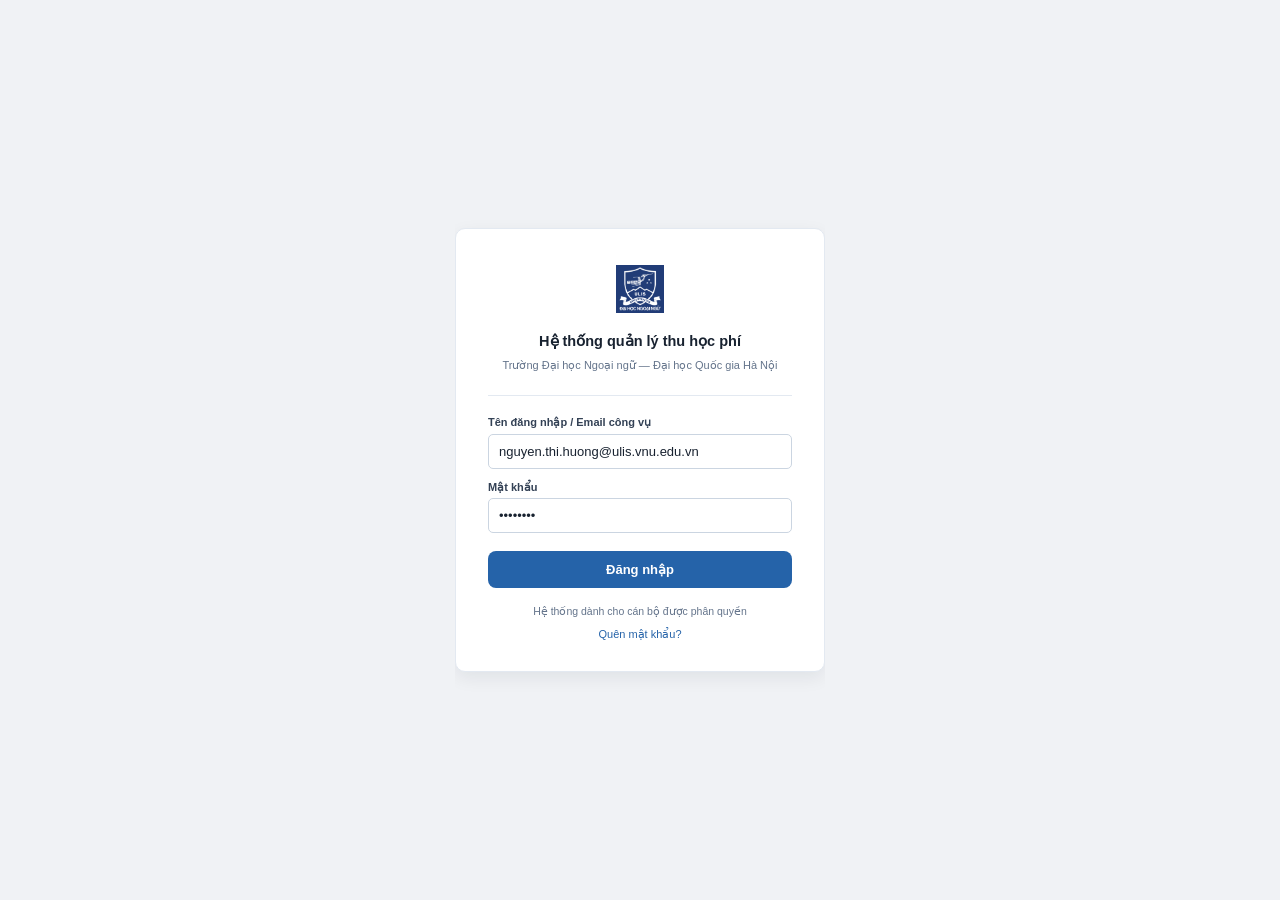
==== index.html @ f93ec955 "add: mockup ad" ====
<!DOCTYPE html>
<html lang="vi">
<head>
<meta charset="UTF-8"/>
<meta name="viewport" content="width=device-width, initial-scale=1.0"/>
<title>Đăng nhập — Hệ thống quản lý thu học phí ULIS</title>
<meta name="description" content="Hệ thống quản trị học phí nội bộ — Trường Đại học Ngoại ngữ, Đại học Quốc gia Hà Nội"/>
<link rel="preconnect" href="https://fonts.googleapis.com"/>
<link rel="preconnect" href="https://fonts.gstatic.com" crossorigin/>
<link href="https://fonts.googleapis.com/css2?family=Inter:ital,wght@0,400;0,500;0,600;0,700;1,400&display=swap" rel="stylesheet"/>
<link rel="stylesheet" href="css/styles.css"/>
<style>
  html, body {
    height: 100%; overflow: hidden;
    display: flex; align-items: center; justify-content: center;
    background: #F0F2F5;
  }
</style>
</head>
<body>
<div class="login-card">
  <div class="login-logo-row">
    <img src="assets/ulis-logo.png" alt="ULIS" onerror="this.style.display='none'"/>
  </div>
  <div class="login-title">Hệ thống quản lý thu học phí</div>
  <div class="login-subtitle">Trường Đại học Ngoại ngữ &mdash; Đại học Quốc gia Hà Nội</div>
  <hr class="login-sep"/>
  <div class="login-field">
    <label>Tên đăng nhập / Email công vụ</label>
    <input type="text" id="login-username" placeholder="vd: nguyen.thi.huong@ulis.vnu.edu.vn" value="nguyen.thi.huong@ulis.vnu.edu.vn"/>
  </div>
  <div class="login-field">
    <label>Mật khẩu</label>
    <input type="password" id="login-password" placeholder="Nhập mật khẩu" value="••••••••"/>
  </div>
  <button class="login-btn" onclick="location.href='pages/overview.html'">Đăng nhập</button>
  <div class="login-footer">
    <div class="login-notice">Hệ thống dành cho cán bộ được phân quyền</div>
    <span class="login-link" onclick="return false;">Quên mật khẩu?</span>
  </div>
</div>
<script>
  /* Allow pressing Enter to submit */
  document.addEventListener('keydown', function(e) {
    if (e.key === 'Enter') location.href = 'pages/overview.html';
  });
</script>
</body>
</html>
---- css/styles.css ----
/* =========================================================
   ULIS ADMIN — SHARED STYLESHEET
   Hệ thống quản lý thu học phí online ULIS
   ========================================================= */

/* =========================== RESET & BASE =========================== */
*, *::before, *::after {
  box-sizing: border-box;
  margin: 0;
  padding: 0;
}

:root {
  --navy: #12365D;
  --navy-dk: #0B2745;
  --navy-soft: #EAF1F8;

  --primary: #2563A9;
  --primary-h: #1D4F87;
  --primary-soft: #EAF3FF;

  --bg: #F5F7FA;
  --bg-subtle: #F8FAFC;
  --surface: #FFFFFF;

  --border: #E3E9F1;
  --border-dk: #CBD5E1;

  --text: #182230;
  --text-sec: #334155;
  --muted: #64748B;
  --muted-lt: #94A3B8;

  --success: #15845A;
  --success-bg: #ECFDF5;
  --success-bd: #A7F3D0;

  --warning: #B7791F;
  --warn-bg: #FFFBEB;
  --warn-bd: #FDE68A;

  --error: #B42318;
  --error-bg: #FFF1F2;
  --error-bd: #FDA4AF;

  --info: #2563A9;
  --info-bg: #EFF6FF;
  --info-bd: #BFDBFE;

  --purple: #7C3AED;
  --purple-bg: #F5F3FF;
  --purple-bd: #DDD6FE;

  --neutral-bg: #F1F5F9;

  --shadow-xs: 0 1px 2px rgba(15, 23, 42, .04), 0 1px 4px rgba(15, 23, 42, .04);
  --shadow-sm: 0 6px 18px rgba(15, 23, 42, .07);
  --shadow-md: 0 12px 34px rgba(15, 23, 42, .16);

  --sidebar-w: 232px;
  --topbar-h: 52px;

  --r-sm: 5px;
  --r: 8px;
  --r-md: 10px;
  --r-lg: 14px;

  --font: -apple-system, BlinkMacSystemFont, "Segoe UI", Arial, Helvetica, sans-serif;
}

html,
body {
  height: 100%;
  overflow: hidden;
}

body {
  font-family: var(--font);
  font-size: 13px;
  color: var(--text);
  background: var(--bg);
  line-height: 1.5;
  -webkit-font-smoothing: antialiased;
  text-rendering: optimizeLegibility;
}

button,
input,
select,
textarea {
  font-family: var(--font);
}

button {
  border: none;
}

a {
  color: inherit;
}

.hidden {
  display: none !important;
}

.nowrap {
  white-space: nowrap !important;
}

.fw600 {
  font-weight: 600 !important;
}

.fw500 {
  font-weight: 500 !important;
}

.bold {
  font-weight: 600 !important;
}

.c-success {
  color: var(--success) !important;
}

.c-error {
  color: var(--error) !important;
}

.c-warning {
  color: var(--warning) !important;
}

.c-primary {
  color: var(--primary) !important;
}

.c-muted {
  color: var(--muted) !important;
}

.c-align {
  text-align: center !important;
}

.fs-11 {
  font-size: 11px !important;
}

.fs-12 {
  font-size: 12px !important;
}

.mb-0 {
  margin-bottom: 0 !important;
}

.mb-8 {
  margin-bottom: 8px !important;
}

.mb-10 {
  margin-bottom: 10px !important;
}

.mt-10 {
  margin-top: 10px !important;
}

.text-ellipsis {
  overflow: hidden;
  text-overflow: ellipsis;
  white-space: nowrap;
}

.money {
  text-align: right;
  font-variant-numeric: tabular-nums;
  white-space: nowrap;
}

.divider {
  border: none;
  border-top: 1px solid var(--border);
  margin: 12px 0;
}

code.ref {
  font-size: 11px;
  background: var(--neutral-bg);
  padding: 2px 6px;
  border-radius: 5px;
  color: var(--muted);
  font-family: ui-monospace, SFMono-Regular, Menlo, Consolas, monospace;
}

/* Ẩn mọi note kỹ thuật nếu HTML cũ còn sót */
.chart-note,
.ui-note,
.demo-note,
.prototype-note,
.dev-note {
  display: none !important;
}

/* =========================== LAYOUT =========================== */
#app {
  display: flex;
  height: 100vh;
}

#main {
  flex: 1;
  display: flex;
  flex-direction: column;
  overflow: hidden;
  min-width: 0;
}

#content {
  flex: 1;
  overflow-y: auto;
  overflow-x: hidden;
}

#content::-webkit-scrollbar {
  width: 6px;
}

#content::-webkit-scrollbar-thumb {
  background: #CBD5E1;
  border-radius: 999px;
}

.page,
.page-body {
  padding: 22px 26px 40px;
}

.page {
  display: block;
}

.page.active {
  display: block;
}

/* =========================== SIDEBAR =========================== */
#sidebar {
  width: var(--sidebar-w);
  background: linear-gradient(180deg, #0B2745 0%, #08213A 100%);
  display: flex;
  flex-direction: column;
  flex-shrink: 0;
  overflow-y: auto;
  overflow-x: hidden;
}

#sidebar::-webkit-scrollbar {
  width: 4px;
}

#sidebar::-webkit-scrollbar-thumb {
  background: rgba(255, 255, 255, .14);
  border-radius: 999px;
}

.sidebar-brand {
  padding: 18px 16px 14px;
  border-bottom: 1px solid rgba(255, 255, 255, .08);
  flex-shrink: 0;
}

.brand-product {
  font-size: 13.5px;
  font-weight: 700;
  color: #FFFFFF;
  letter-spacing: .2px;
  line-height: 1.2;
  margin-bottom: 4px;
}

.brand-inst {
  font-size: 11.5px;
  font-weight: 600;
  color: rgba(255, 255, 255, .86);
  line-height: 1.35;
  letter-spacing: .1px;
}

.brand-vnu {
  font-size: 10px;
  color: rgba(255, 255, 255, .48);
  margin-top: 2px;
  line-height: 1.4;
}

.brand-sep {
  height: 1px;
  background: rgba(255, 255, 255, .08);
  margin: 10px 0 8px;
}

.brand-tag {
  font-size: 9px;
  font-weight: 600;
  color: rgba(255, 255, 255, .32);
  text-transform: uppercase;
  letter-spacing: 1.3px;
}

.sidebar-nav {
  flex: 1;
  padding: 6px 0 14px;
}

.sidebar-group-label {
  font-size: 9px;
  font-weight: 700;
  color: rgba(255, 255, 255, .32);
  text-transform: uppercase;
  letter-spacing: .9px;
  padding: 16px 16px 5px;
  user-select: none;
}

.nav-item {
  display: flex;
  align-items: center;
  gap: 9px;
  padding: 8px 16px;
  cursor: pointer;
  font-size: 12.5px;
  color: rgba(255, 255, 255, .62);
  border-left: 3px solid transparent;
  transition: background .12s, color .12s, border-color .12s;
  user-select: none;
  white-space: nowrap;
  text-decoration: none;
}

.nav-item:visited {
  color: rgba(255, 255, 255, .62);
}

.nav-item:hover {
  background: rgba(255, 255, 255, .06);
  color: rgba(255, 255, 255, .9);
}

.nav-item.active {
  background: rgba(255, 255, 255, .1);
  color: #FFFFFF;
  border-left-color: #8CCBFF;
  font-weight: 600;
}

.nav-item.active:visited {
  color: #FFFFFF;
}

.nav-icon {
  width: 14px;
  height: 14px;
  flex-shrink: 0;
  opacity: .72;
  stroke: currentColor;
  fill: none;
  stroke-width: 1.55;
}

.nav-item.active .nav-icon {
  opacity: 1;
}

.sidebar-footer {
  display: none !important;
}

/* =========================== TOPBAR =========================== */
#topbar {
  height: var(--topbar-h);
  background: rgba(255, 255, 255, .94);
  border-bottom: 1px solid var(--border);
  display: flex;
  align-items: center;
  justify-content: space-between;
  padding: 0 24px;
  flex-shrink: 0;
  z-index: 10;
  backdrop-filter: blur(10px);
}

.topbar-crumb {
  display: flex;
  align-items: center;
  gap: 5px;
  font-size: 12px;
}

.crumb-root {
  color: var(--muted);
}

.crumb-sep {
  color: var(--muted-lt);
  font-size: 11px;
}

.crumb-page {
  color: var(--text);
  font-weight: 600;
}

.topbar-user {
  display: flex;
  align-items: center;
  gap: 10px;
}

.topbar-user-wrap {
  position: relative;
}

.user-menu-trigger {
  display: flex;
  align-items: center;
  gap: 10px;
  cursor: pointer;
  padding: 4px 6px;
  border-radius: var(--r);
  transition: background .1s;
}

.user-menu-trigger:hover {
  background: var(--neutral-bg);
}

.topbar-user-info {
  text-align: right;
}

.topbar-user-dept {
  font-size: 12px;
  font-weight: 600;
  color: var(--text);
}

.topbar-user-role {
  font-size: 10.5px;
  color: var(--muted);
}

.topbar-avatar {
  width: 30px;
  height: 30px;
  background: var(--navy);
  color: #FFFFFF;
  border-radius: 50%;
  display: flex;
  align-items: center;
  justify-content: center;
  font-size: 10px;
  font-weight: 700;
  flex-shrink: 0;
  letter-spacing: .5px;
}

.user-dropdown {
  display: none;
  position: absolute;
  top: calc(100% + 6px);
  right: 0;
  background: var(--surface);
  border: 1px solid var(--border);
  border-radius: var(--r-md);
  min-width: 210px;
  box-shadow: var(--shadow-sm);
  z-index: 500;
  overflow: hidden;
}

.user-dropdown.open {
  display: block;
}

.user-dropdown-header {
  padding: 11px 14px;
  border-bottom: 1px solid var(--border);
  background: #FBFCFE;
}

.udh-name {
  font-size: 12.5px;
  font-weight: 700;
  color: var(--text);
}

.udh-role {
  font-size: 10.5px;
  color: var(--muted);
  margin-top: 1px;
}

.user-menu-item {
  display: flex;
  align-items: center;
  gap: 8px;
  padding: 8px 14px;
  font-size: 12px;
  color: var(--text-sec);
  cursor: pointer;
  transition: background .1s;
}

.user-menu-item:hover {
  background: var(--neutral-bg);
  color: var(--text);
}

.user-menu-item.danger {
  color: var(--error);
}

.user-menu-item.danger:hover {
  background: var(--error-bg);
}

.user-menu-sep {
  border: none;
  border-top: 1px solid var(--border);
  margin: 3px 0;
}

/* =========================== PAGE HEADER =========================== */
.page-header {
  display: flex;
  align-items: flex-start;
  justify-content: space-between;
  margin-bottom: 18px;
  gap: 14px;
  padding-bottom: 14px;
  border-bottom: 1px solid var(--border);
}

.page-header h1 {
  font-size: 17px;
  font-weight: 760;
  color: var(--text);
  line-height: 1.3;
  letter-spacing: -.2px;
}

.page-header-sub {
  font-size: 11.8px;
  color: var(--muted);
  margin-top: 3px;
}

.page-header-actions {
  display: flex;
  gap: 7px;
  flex-shrink: 0;
  align-items: center;
  flex-wrap: wrap;
  justify-content: flex-end;
}

/* =========================== BUTTONS =========================== */
.btn {
  display: inline-flex;
  align-items: center;
  justify-content: center;
  gap: 5px;
  padding: 5px 11px;
  font-size: 12px;
  font-family: var(--font);
  font-weight: 600;
  border-radius: var(--r);
  cursor: pointer;
  border: 1px solid transparent;
  transition: background .1s, border-color .1s, color .1s, box-shadow .1s;
  white-space: nowrap;
  line-height: 1.4;
  text-decoration: none;
}

.btn-primary {
  background: var(--primary);
  color: #FFFFFF;
  border-color: var(--primary);
}

.btn-primary:hover {
  background: var(--primary-h);
  border-color: var(--primary-h);
}

.btn-secondary {
  background: var(--surface);
  color: var(--text);
  border-color: var(--border-dk);
}

.btn-secondary:hover {
  background: var(--neutral-bg);
}

.btn-ghost {
  background: transparent;
  color: var(--primary);
  border-color: transparent;
  padding-left: 6px;
  padding-right: 6px;
}

.btn-ghost:hover {
  background: var(--info-bg);
}

.btn-danger {
  background: var(--error);
  color: #FFFFFF;
  border-color: var(--error);
}

.btn-danger:hover {
  background: #9B1D14;
}

.btn-warn {
  background: var(--surface);
  color: var(--warning);
  border-color: var(--warn-bd);
}

.btn-warn:hover {
  background: var(--warn-bg);
}

.btn-sm {
  padding: 4px 9px;
  font-size: 11.5px;
}

.btn-xs {
  padding: 2px 7px;
  font-size: 11px;
}

.btn svg {
  width: 12px;
  height: 12px;
  flex-shrink: 0;
  fill: none;
  stroke: currentColor;
  stroke-width: 1.7;
}

.btn:disabled,
.btn[disabled] {
  opacity: .42;
  cursor: not-allowed;
  pointer-events: none;
}

/* =========================== FILTER BAR =========================== */
.filter-bar {
  display: flex;
  flex-wrap: wrap;
  gap: 8px;
  align-items: flex-end;
  margin-bottom: 12px;
  padding: 11px 12px;
  background: var(--surface);
  border: 1px solid var(--border);
  border-radius: var(--r);
  box-shadow: var(--shadow-xs);
}

.filter-field {
  display: flex;
  flex-direction: column;
  gap: 3px;
}

.filter-field label {
  font-size: 10.5px;
  font-weight: 600;
  color: var(--text-sec);
  white-space: nowrap;
}

.filter-field input,
.filter-field select {
  height: 29px;
  padding: 0 8px;
  border: 1px solid var(--border-dk);
  border-radius: var(--r-sm);
  font-family: var(--font);
  font-size: 12px;
  color: var(--text);
  background: #FFFFFF;
  min-width: 112px;
}

.filter-field input[type="text"] {
  min-width: 160px;
}

.filter-field input:focus,
.filter-field select:focus {
  outline: none;
  border-color: var(--primary);
  box-shadow: 0 0 0 2px rgba(37, 99, 169, .11);
}

.filter-actions {
  display: flex;
  gap: 5px;
}

/* =========================== STAT CARDS =========================== */
.stat-row {
  display: flex;
  gap: 10px;
  margin-bottom: 18px;
  flex-wrap: wrap;
}

.stat-card {
  background: var(--surface);
  border: 1px solid #E0E7F0;
  border-radius: var(--r);
  padding: 13px 16px 12px;
  flex: 1;
  min-width: 145px;
  box-shadow: 0 1px 3px rgba(15, 23, 42, .04), 0 8px 18px rgba(15, 23, 42, .035);
}

.stat-card-label {
  font-size: 10.5px;
  color: #64748B;
  font-weight: 700;
  margin-bottom: 6px;
  white-space: nowrap;
  overflow: hidden;
  text-overflow: ellipsis;
  text-transform: uppercase;
  letter-spacing: .35px;
}

.stat-card-value {
  font-size: 21px;
  font-weight: 760;
  color: var(--text);
  line-height: 1.15;
  font-variant-numeric: tabular-nums;
  letter-spacing: -.5px;
}

.stat-card-value.c-success {
  color: var(--success);
}

.stat-card-value.c-warning {
  color: var(--warning);
}

.stat-card-value.c-error {
  color: var(--error);
}

.stat-card-value.c-primary {
  color: var(--primary);
}

.stat-card-sub {
  font-size: 11px;
  color: var(--muted-lt);
  margin-top: 5px;
  line-height: 1.4;
}

.stat-card-head {
  display: flex;
  align-items: flex-start;
  justify-content: space-between;
  gap: 10px;
}

.stat-icon {
  width: 30px;
  height: 30px;
  border-radius: 9px;
  display: inline-flex;
  align-items: center;
  justify-content: center;
  background: var(--info-bg);
  color: var(--primary);
  flex-shrink: 0;
}

.stat-icon svg {
  width: 15px;
  height: 15px;
  fill: none;
  stroke: currentColor;
  stroke-width: 1.7;
}

/* =========================== TABLE =========================== */
.table-wrap {
  background: var(--surface);
  border: 1px solid var(--border);
  border-radius: var(--r);
  overflow-x: auto;
  overflow-y: hidden;
  margin-bottom: 16px;
  box-shadow: var(--shadow-xs);
}

.table-wrap table {
  min-width: 980px;
}

.table-wide table {
  min-width: 1280px;
}

.table-xwide table {
  min-width: 1480px;
}

.table-toolbar {
  display: flex;
  align-items: center;
  gap: 8px;
  padding: 10px 14px;
  border-bottom: 1px solid var(--border);
  flex-wrap: wrap;
  background: #FFFFFF;
}

.table-title {
  font-size: 12.8px;
  font-weight: 700;
  color: var(--text);
}

.table-count {
  font-size: 11px;
  color: var(--muted-lt);
}

.table-toolbar-r {
  margin-left: auto;
  display: flex;
  gap: 6px;
  align-items: center;
}

table {
  width: 100%;
  border-collapse: collapse;
}

thead tr {
  background: #F4F7FB;
  border-bottom: 1px solid var(--border);
}

thead th {
  padding: 8px 12px;
  text-align: left;
  font-size: 10.8px;
  font-weight: 750;
  color: #475569;
  text-transform: uppercase;
  letter-spacing: .35px;
  white-space: nowrap;
}

thead th.r {
  text-align: right;
}

thead th.c {
  text-align: center;
}

tbody tr {
  border-bottom: 1px solid var(--border);
}

tbody tr:last-child {
  border-bottom: none;
}

tbody tr:hover {
  background: #F8FBFF;
}

tbody td {
  padding: 9px 12px;
  font-size: 12.4px;
  color: var(--text);
  vertical-align: middle;
  line-height: 1.45;
}

tbody td.r {
  text-align: right;
  font-variant-numeric: tabular-nums;
}

tbody td.c {
  text-align: center;
}

tbody td.dim {
  color: var(--muted);
  font-size: 12px;
}

.td-a {
  color: var(--primary);
  cursor: pointer;
  font-weight: 600;
}

.td-a:hover {
  text-decoration: underline;
}

.td-actions {
  display: flex;
  gap: 3px;
  align-items: center;
  flex-wrap: wrap;
}

.col-code,
td.col-code,
th.col-code {
  min-width: 112px;
  white-space: nowrap;
}

.col-student-code,
td.col-student-code,
th.col-student-code {
  min-width: 96px;
  white-space: nowrap;
}

.col-name,
td.col-name,
th.col-name {
  min-width: 168px;
}

.col-content,
td.col-content,
th.col-content {
  min-width: 220px;
}

.col-status,
td.col-status,
th.col-status {
  min-width: 118px;
  white-space: nowrap;
}

.col-actions,
td.col-actions,
th.col-actions {
  min-width: 96px;
  white-space: nowrap;
}

.col-date,
td.col-date,
th.col-date {
  min-width: 88px;
  white-space: nowrap;
}

.col-money,
td.col-money,
th.col-money {
  min-width: 118px;
  text-align: right;
  font-variant-numeric: tabular-nums;
  white-space: nowrap;
}

.page-size-select {
  height: 26px;
  padding: 0 7px;
  border: 1px solid var(--border-dk);
  border-radius: var(--r-sm);
  background: var(--surface);
  font-family: var(--font);
  font-size: 11.5px;
  color: var(--text);
}

thead th.sortable {
  cursor: pointer;
  user-select: none;
}

thead th.sortable:hover {
  color: var(--primary);
}

thead th .sort-ic {
  display: inline-block;
  margin-left: 3px;
  opacity: .35;
  font-size: 9px;
}

thead th.sort-asc .sort-ic,
thead th.sort-desc .sort-ic {
  opacity: 1;
  color: var(--primary);
}

/* =========================== PAGINATION =========================== */
.tbl-pagination {
  display: flex;
  align-items: center;
  justify-content: space-between;
  padding: 8px 12px;
  border-top: 1px solid var(--border);
  font-size: 11.5px;
  color: var(--muted);
  background: #FFFFFF;
  gap: 10px;
}

.pg-nav {
  display: flex;
  gap: 3px;
  align-items: center;
}

.pg-btn {
  width: 26px;
  height: 26px;
  display: flex;
  align-items: center;
  justify-content: center;
  border: 1px solid var(--border-dk);
  border-radius: var(--r-sm);
  cursor: pointer;
  font-size: 11.5px;
  background: var(--surface);
  color: var(--text);
  transition: background .1s;
}

.pg-btn:hover {
  background: var(--neutral-bg);
}

.pg-btn.active {
  background: var(--primary);
  color: #FFFFFF;
  border-color: var(--primary);
}

.pg-btn:disabled,
.pg-btn[disabled] {
  opacity: .35;
  cursor: default;
}

.pg-goto {
  display: flex;
  align-items: center;
  gap: 5px;
}

.pg-goto input {
  width: 42px;
  height: 26px;
  text-align: center;
  border: 1px solid var(--border-dk);
  border-radius: var(--r-sm);
  font-family: var(--font);
  font-size: 11.5px;
}

/* =========================== BADGES =========================== */
.badge {
  display: inline-flex;
  align-items: center;
  justify-content: center;
  padding: 2px 8px;
  border-radius: 999px;
  font-size: 10.8px;
  font-weight: 650;
  white-space: nowrap;
  line-height: 1.55;
}

.bg-success,
.st-paid,
.badge-paid {
  background: var(--success-bg);
  color: var(--success);
}

.bg-warning,
.st-warning,
.badge-partial,
.badge-warning {
  background: var(--warn-bg);
  color: var(--warning);
}

.bg-error,
.st-error,
.badge-overdue,
.badge-exception {
  background: var(--error-bg);
  color: var(--error);
}

.bg-info,
.st-pending,
.badge-pending {
  background: var(--info-bg);
  color: var(--info);
}

.bg-neutral,
.st-muted,
.badge-expired,
.badge-cancelled,
.badge-inactive {
  background: var(--neutral-bg);
  color: var(--muted);
}

.bg-navy {
  background: var(--navy-soft);
  color: var(--navy);
}

.bg-purple {
  background: var(--purple-bg);
  color: var(--purple);
}

/* =========================== SECTION BLOCK =========================== */
.section-block {
  background: var(--surface);
  border: 1px solid var(--border);
  border-radius: var(--r);
  margin-bottom: 16px;
  overflow: hidden;
  box-shadow: var(--shadow-xs);
}

.section-head {
  padding: 10px 14px;
  border-bottom: 1px solid var(--border);
  display: flex;
  align-items: center;
  justify-content: space-between;
  gap: 10px;
  background: #FFFFFF;
}

.section-title {
  font-size: 12.8px;
  font-weight: 700;
  color: var(--text);
}

.section-body {
  padding: 14px;
}

/* =========================== GRID =========================== */
.g2 {
  display: grid;
  grid-template-columns: 1fr 1fr;
  gap: 14px;
}

.g3 {
  display: grid;
  grid-template-columns: 1fr 1fr 1fr;
  gap: 14px;
}

/* =========================== TABS =========================== */
.tab-bar {
  display: flex;
  border-bottom: 1px solid var(--border);
  margin-bottom: 14px;
}

.tab-item {
  padding: 8px 14px;
  font-size: 12.5px;
  font-weight: 650;
  color: var(--muted);
  cursor: pointer;
  border-bottom: 2px solid transparent;
  margin-bottom: -1px;
}

.tab-item.active {
  color: var(--primary);
  border-bottom-color: var(--primary);
}

.tab-item:hover:not(.active) {
  color: var(--text);
}

.tab-pane {
  display: none;
}

.tab-pane.active {
  display: block;
}

/* =========================== MODAL =========================== */
.overlay {
  display: none;
  position: fixed;
  inset: 0;
  background: rgba(15, 23, 42, .34);
  z-index: 1000;
  align-items: center;
  justify-content: center;
  padding: 18px;
}

.overlay.open {
  display: flex;
}

.modal {
  background: var(--surface);
  border-radius: var(--r-md);
  width: 560px;
  max-width: 94vw;
  max-height: 92vh;
  overflow-y: auto;
  box-shadow: var(--shadow-md);
  border: 1px solid rgba(226, 232, 240, .9);
}

.modal-sm {
  width: 410px;
}

.modal-hd {
  display: flex;
  align-items: center;
  justify-content: space-between;
  padding: 14px 18px;
  border-bottom: 1px solid var(--border);
  background: #FFFFFF;
}

.modal-hd h2 {
  font-size: 13.8px;
  font-weight: 750;
  color: var(--text);
}

.modal-body {
  padding: 18px;
}

.modal-ft {
  padding: 12px 18px;
  border-top: 1px solid var(--border);
  display: flex;
  justify-content: flex-end;
  gap: 7px;
  background: #FFFFFF;
}

.btn-x {
  background: none;
  border: none;
  cursor: pointer;
  color: var(--muted);
  padding: 2px;
  border-radius: 4px;
}

.btn-x:hover {
  background: var(--neutral-bg);
  color: var(--text);
}

.btn-x svg {
  width: 17px;
  height: 17px;
  fill: none;
  stroke: currentColor;
  stroke-width: 1.8;
}

.confirm-icon {
  width: 36px;
  height: 36px;
  border-radius: 50%;
  display: flex;
  align-items: center;
  justify-content: center;
  margin-bottom: 10px;
  background: var(--warn-bg);
}

.confirm-icon.danger {
  background: var(--error-bg);
}

/* =========================== FORM =========================== */
.form-grid {
  display: grid;
  gap: 12px;
  margin-bottom: 12px;
}

.form-grid.c2 {
  grid-template-columns: 1fr 1fr;
}

.form-grid.c3 {
  grid-template-columns: 1fr 1fr 1fr;
}

.form-field {
  display: flex;
  flex-direction: column;
  gap: 3px;
}

.form-field label {
  font-size: 11px;
  font-weight: 650;
  color: var(--text-sec);
}

.form-field input,
.form-field select,
.form-field textarea {
  height: 31px;
  padding: 0 8px;
  border: 1px solid var(--border-dk);
  border-radius: var(--r-sm);
  font-family: var(--font);
  font-size: 12px;
  color: var(--text);
  background: var(--surface);
}

.form-field textarea {
  height: auto;
  padding: 8px 9px;
  resize: vertical;
  line-height: 1.5;
}

.form-field input:focus,
.form-field select:focus,
.form-field textarea:focus {
  outline: none;
  border-color: var(--primary);
  box-shadow: 0 0 0 2px rgba(37, 99, 169, .11);
}

/* =========================== DRAWER =========================== */
.drawer-overlay {
  display: none;
  position: fixed;
  inset: 0;
  background: rgba(15, 23, 42, .22);
  z-index: 900;
}

.drawer-overlay.open {
  display: block;
}

.drawer {
  position: fixed;
  top: 0;
  right: -560px;
  width: 520px;
  max-width: 94vw;
  height: 100vh;
  background: var(--surface);
  border-left: 1px solid var(--border);
  box-shadow: -10px 0 30px rgba(15, 23, 42, .14);
  z-index: 901;
  display: flex;
  flex-direction: column;
  transition: right .18s ease;
}

.drawer.open {
  right: 0;
}

.drawer-hd {
  display: flex;
  align-items: center;
  justify-content: space-between;
  padding: 13px 18px;
  border-bottom: 1px solid var(--border);
  flex-shrink: 0;
}

.drawer-hd h2 {
  font-size: 13.5px;
  font-weight: 750;
  color: var(--text);
}

.drawer-body {
  flex: 1;
  overflow-y: auto;
}

.drawer-body::-webkit-scrollbar {
  width: 5px;
}

.drawer-body::-webkit-scrollbar-thumb {
  background: var(--border-dk);
  border-radius: 999px;
}

.drawer-ft {
  padding: 11px 18px;
  border-top: 1px solid var(--border);
  display: flex;
  gap: 6px;
  flex-wrap: wrap;
  flex-shrink: 0;
}

.drawer-section {
  padding: 13px 18px;
  border-bottom: 1px solid var(--border);
}

.drawer-section:last-child {
  border-bottom: none;
}

.drawer-sec-title {
  font-size: 9.8px;
  font-weight: 800;
  color: var(--muted);
  text-transform: uppercase;
  letter-spacing: .8px;
  margin-bottom: 9px;
}

.dl {
  display: grid;
  grid-template-columns: 132px 1fr;
  row-gap: 5px;
  column-gap: 10px;
  font-size: 12px;
}

.dl dt {
  color: var(--muted);
}

.dl dd {
  color: var(--text);
}

.dl dd.bold {
  font-weight: 650;
}

/* =========================== TOAST =========================== */
#toast-container {
  position: fixed;
  bottom: 18px;
  right: 20px;
  z-index: 3000;
  display: flex;
  flex-direction: column;
  gap: 7px;
}

.toast {
  display: flex;
  align-items: center;
  gap: 10px;
  background: #182230;
  color: #FFFFFF;
  padding: 10px 14px;
  border-radius: var(--r);
  font-size: 12.5px;
  box-shadow: 0 10px 28px rgba(15, 23, 42, .24);
  animation: toastIn .18s ease;
  min-width: 240px;
  max-width: 360px;
}

.toast.toast-success {
  border-left: 3px solid var(--success);
}

.toast.toast-error {
  border-left: 3px solid var(--error);
}

.toast.toast-warning {
  border-left: 3px solid var(--warning);
}

.toast.toast-info {
  border-left: 3px solid var(--info);
}

.toast-msg {
  flex: 1;
}

.toast-close {
  cursor: pointer;
  opacity: .55;
  font-size: 14px;
  line-height: 1;
}

.toast-close:hover {
  opacity: 1;
}

@keyframes toastIn {
  from {
    opacity: 0;
    transform: translateY(8px);
  }

  to {
    opacity: 1;
    transform: translateY(0);
  }
}

/* =========================== ALERT / ERROR / INFO BARS =========================== */
.sys-error-bar,
.sys-warn-bar {
  display: flex;
  align-items: center;
  gap: 10px;
  border-radius: var(--r);
  padding: 9px 13px;
  font-size: 12px;
  margin-bottom: 12px;
}

.sys-error-bar {
  background: var(--error-bg);
  border: 1px solid var(--error-bd);
  color: var(--error);
}

.sys-warn-bar {
  background: var(--warn-bg);
  border: 1px solid var(--warn-bd);
  color: var(--warning);
}

.alert-list {
  display: flex;
  flex-direction: column;
  gap: 6px;
}

.alert-row {
  display: flex;
  align-items: center;
  justify-content: space-between;
  padding: 9px 11px;
  border-radius: var(--r);
  border: 1px solid var(--border);
  font-size: 12px;
  gap: 8px;
  background: #FFFFFF;
}

.alert-row.warn {
  border-color: #F3D782;
  background: #FFFCF0;
}

.alert-row.err {
  border-color: #FECACA;
  background: #FFF7F7;
}

.alert-label {
  font-weight: 650;
}

.alert-meta {
  font-size: 11px;
  color: var(--muted);
}

.alert-count-warn {
  font-weight: 760;
  color: var(--warning);
}

.alert-count-err {
  font-weight: 760;
  color: var(--error);
}

.alert-act {
  font-size: 11px;
  color: var(--primary);
  cursor: pointer;
  white-space: nowrap;
  font-weight: 600;
}

.alert-act:hover {
  text-decoration: underline;
}

/* =========================== EMPTY / LOADING =========================== */
.empty-state {
  padding: 36px 20px;
  text-align: center;
}

.empty-state-icon {
  font-size: 28px;
  color: var(--border-dk);
  margin-bottom: 8px;
}

.empty-state-msg {
  font-size: 13px;
  font-weight: 650;
  color: var(--muted);
  margin-bottom: 4px;
}

.empty-state-hint {
  font-size: 11.5px;
  color: var(--muted-lt);
}

.loading-row {
  display: flex;
  align-items: center;
  gap: 8px;
  padding: 18px;
  color: var(--muted);
  font-size: 12.5px;
  justify-content: center;
}

.loading-spinner {
  width: 16px;
  height: 16px;
  border: 2px solid var(--border);
  border-top-color: var(--primary);
  border-radius: 50%;
  animation: spin .7s linear infinite;
}

@keyframes spin {
  to {
    transform: rotate(360deg);
  }
}

/* =========================== UPLOAD / VALIDATION =========================== */
.upload-box {
  border: 2px dashed var(--border-dk);
  border-radius: var(--r-md);
  padding: 28px 20px;
  text-align: center;
  cursor: pointer;
  background: #F8FAFC;
  transition: border-color .15s, background .15s;
}

.upload-box:hover {
  border-color: var(--primary);
  background: var(--info-bg);
}

.upload-box p.main {
  font-size: 13px;
  color: var(--text);
  margin-bottom: 4px;
}

.upload-box p.sub {
  font-size: 11px;
  color: var(--muted);
}

.vs-row {
  display: flex;
  gap: 8px;
  flex-wrap: wrap;
  margin: 10px 0;
}

.vs-card {
  flex: 1;
  min-width: 90px;
  padding: 9px 10px;
  border: 1px solid var(--border);
  border-radius: var(--r);
  background: var(--surface);
}

.vs-card.ok {
  border-color: var(--success-bd);
  background: var(--success-bg);
}

.vs-card.err {
  border-color: var(--error-bd);
  background: var(--error-bg);
}

.vs-card.warn {
  border-color: var(--warn-bd);
  background: var(--warn-bg);
}

.vs-card-lbl {
  font-size: 10px;
  font-weight: 760;
  color: var(--muted);
  text-transform: uppercase;
  letter-spacing: .4px;
  margin-bottom: 3px;
}

.vs-card-val {
  font-size: 20px;
  font-weight: 760;
}

.vs-card.ok .vs-card-val {
  color: var(--success);
}

.vs-card.err .vs-card-val {
  color: var(--error);
}

.vs-card.warn .vs-card-val {
  color: var(--warning);
}

/* =========================== ACCORDION / TOGGLE =========================== */
.toggle-sw {
  position: relative;
  width: 34px;
  height: 18px;
  flex-shrink: 0;
  cursor: pointer;
}

.toggle-sw input {
  opacity: 0;
  width: 0;
  height: 0;
}

.toggle-sl {
  position: absolute;
  inset: 0;
  background: var(--border-dk);
  border-radius: 999px;
  transition: background .15s;
}

.toggle-sl::before {
  content: "";
  position: absolute;
  width: 12px;
  height: 12px;
  background: #FFFFFF;
  border-radius: 50%;
  top: 3px;
  left: 3px;
  transition: transform .15s;
}

.toggle-sw input:checked + .toggle-sl {
  background: var(--primary);
}

.toggle-sw input:checked + .toggle-sl::before {
  transform: translateX(16px);
}

.acc-card {
  background: var(--surface);
  border: 1px solid var(--border);
  border-radius: var(--r);
  margin-bottom: 7px;
  overflow: hidden;
  box-shadow: var(--shadow-xs);
}

.acc-head {
  display: flex;
  align-items: center;
  gap: 10px;
  padding: 10px 12px;
  cursor: pointer;
  user-select: none;
  background: #FFFFFF;
}

.acc-head:hover {
  background: var(--bg-subtle);
}

.acc-title {
  font-size: 12.5px;
  font-weight: 700;
  color: var(--text);
  min-width: 158px;
}

.acc-subject {
  font-size: 11px;
  color: var(--muted);
  flex: 1;
  white-space: nowrap;
  overflow: hidden;
  text-overflow: ellipsis;
}

.acc-meta {
  font-size: 10.5px;
  color: var(--muted-lt);
  white-space: nowrap;
  margin-left: 8px;
}

.acc-chevron {
  color: var(--muted);
  transition: transform .18s;
}

.acc-chevron svg {
  width: 14px;
  height: 14px;
  fill: none;
  stroke: currentColor;
  stroke-width: 2;
}

.acc-card.open .acc-chevron {
  transform: rotate(180deg);
}

.acc-body {
  display: none;
  padding: 12px 14px;
  border-top: 1px solid var(--border);
  background: #F8FAFC;
}

.acc-body.open {
  display: block;
}

/* =========================== TIMELINE =========================== */
.timeline {
  display: flex;
  flex-direction: column;
}

.tl-row {
  display: flex;
  gap: 10px;
  position: relative;
}

.tl-row:not(:last-child)::after {
  content: "";
  position: absolute;
  left: 6px;
  top: 20px;
  width: 2px;
  height: calc(100% - 2px);
  background: var(--border);
}

.tl-dot {
  width: 14px;
  height: 14px;
  border-radius: 50%;
  flex-shrink: 0;
  margin-top: 3px;
  border: 2px solid var(--primary);
  background: var(--surface);
  position: relative;
  z-index: 1;
}

.tl-dot.done {
  background: var(--primary);
  border-color: var(--primary);
}

.tl-dot.warn {
  border-color: var(--warning);
}

.tl-dot.done.warn {
  background: var(--warning);
}

.tl-dot.err {
  border-color: var(--error);
  background: var(--error);
}

.tl-content {
  padding-bottom: 14px;
}

.tl-label {
  font-size: 12px;
  font-weight: 650;
  color: var(--text);
}

.tl-time {
  font-size: 10.5px;
  color: var(--muted);
  margin-top: 1px;
}

.tl-note {
  font-size: 11px;
  color: var(--text-sec);
  margin-top: 3px;
}

/* =========================== WORKFLOW STEPPER =========================== */
.wf-bar {
  display: flex;
  align-items: stretch;
  overflow: hidden;
  border: 1px solid var(--border);
  border-radius: var(--r);
  margin-bottom: 14px;
  background: var(--surface);
}

.wf-step {
  flex: 1;
  text-align: center;
  padding: 8px 4px;
  border-right: 1px solid var(--border);
  font-size: 10.5px;
  font-weight: 650;
  color: var(--muted-lt);
}

.wf-step:last-child {
  border-right: none;
}

.wf-step .wf-n {
  display: block;
  font-size: 8.5px;
  margin-bottom: 2px;
  opacity: .65;
}

.wf-step.done {
  background: var(--success-bg);
  color: var(--success);
  border-right-color: var(--success-bd);
}

.wf-step.active {
  background: var(--info-bg);
  color: var(--info);
  border-right-color: var(--info-bd);
  font-weight: 760;
}

/* =========================== REPORT LAYOUT =========================== */
.report-layout {
  display: grid;
  grid-template-columns: 280px 1fr;
  gap: 14px;
  align-items: start;
}

.report-list {
  display: flex;
  flex-direction: column;
  gap: 5px;
}

.report-item {
  background: var(--surface);
  border: 1px solid var(--border);
  border-radius: var(--r);
  padding: 10px 12px;
  cursor: pointer;
  border-left: 3px solid transparent;
  box-shadow: var(--shadow-xs);
}

.report-item:hover {
  background: var(--bg-subtle);
}

.report-item.active {
  border-left-color: var(--primary);
  background: var(--info-bg);
}

.report-item-name {
  font-size: 12.5px;
  font-weight: 700;
  color: var(--text);
  margin-bottom: 2px;
}

.report-item-desc {
  font-size: 11px;
  color: var(--muted);
  margin-bottom: 6px;
}

.report-item-acts {
  display: flex;
  gap: 5px;
}

.report-preview {
  background: var(--surface);
  border: 1px solid var(--border);
  border-radius: var(--r);
  overflow: hidden;
  box-shadow: var(--shadow-xs);
}

.report-preview-hd {
  padding: 10px 12px;
  border-bottom: 1px solid var(--border);
  display: flex;
  align-items: flex-start;
  justify-content: space-between;
}

.report-preview-title {
  font-size: 12.8px;
  font-weight: 750;
  color: var(--text);
}

.report-preview-sub {
  font-size: 11px;
  color: var(--muted);
  margin-top: 1px;
}

.report-summary-bar {
  display: flex;
  gap: 18px;
  padding: 8px 12px;
  background: var(--bg-subtle);
  border-bottom: 1px solid var(--border);
  font-size: 11px;
  color: var(--muted);
  flex-wrap: wrap;
}

.report-summary-bar span strong {
  color: var(--text);
}

/* =========================== INTEGRATION / ROLE TABLE =========================== */
.int-item {
  background: var(--surface);
  border: 1px solid var(--border);
  border-radius: var(--r);
  padding: 10px 12px;
  margin-bottom: 7px;
}

.int-item h4 {
  font-size: 12px;
  font-weight: 700;
  color: var(--text);
  margin-bottom: 4px;
}

.int-item code {
  font-size: 10.5px;
  background: var(--neutral-bg);
  padding: 4px 6px;
  border-radius: 5px;
  color: var(--muted);
  display: block;
  word-break: break-all;
  margin-bottom: 5px;
  font-family: ui-monospace, SFMono-Regular, Menlo, Consolas, monospace;
}

.int-status {
  display: flex;
  align-items: center;
  gap: 8px;
  flex-wrap: wrap;
}

.role-tbl {
  width: 100%;
  border-collapse: collapse;
}

.role-tbl th {
  padding: 7px 10px;
  text-align: left;
  font-size: 10.5px;
  font-weight: 760;
  color: var(--muted);
  text-transform: uppercase;
  letter-spacing: .4px;
  background: #F8FAFC;
  border: 1px solid var(--border);
}

.role-tbl td {
  padding: 7px 10px;
  font-size: 12px;
  border: 1px solid var(--border);
}

.perm-y,
.perm-n {
  display: inline-block;
  width: 8px;
  height: 8px;
  border-radius: 50%;
}

.perm-y {
  background: var(--success);
}

.perm-n {
  background: var(--border-dk);
}

.perm-denied {
  display: inline-flex;
  align-items: center;
  gap: 4px;
  font-size: 11px;
  color: var(--muted-lt);
  padding: 2px 6px;
  background: var(--neutral-bg);
  border-radius: 5px;
}

/* =========================== DASHBOARD CHARTS =========================== */
.dashboard-charts {
  display: grid;
  grid-template-columns: 0.95fr 1.05fr;
  gap: 14px;
  margin-bottom: 16px;
}

.chart-card {
  background: var(--surface);
  border: 1px solid var(--border);
  border-radius: var(--r);
  box-shadow: var(--shadow-xs);
  overflow: hidden;
}

.chart-card-head {
  padding: 10px 14px;
  border-bottom: 1px solid var(--border);
  display: flex;
  align-items: center;
  justify-content: space-between;
  gap: 10px;
}

.chart-card-title {
  font-size: 12.8px;
  font-weight: 750;
  color: var(--text);
}

.chart-card-sub {
  font-size: 11px;
  color: var(--muted);
}

.chart-card-body {
  padding: 14px;
}

.overview-page .chart-card {
  background: #FFFFFF;
  border-color: #E5EDF7;
}

.overview-page .chart-card-title {
  color: #1E293B;
}

.overview-page .chart-card-sub {
  color: #64748B;
}

/* SVG donut bản sạch */
.overview-donut-layout {
  display: grid;
  grid-template-columns: 250px 1fr;
  gap: 24px;
  align-items: center;
}

.overview-donut-box {
  width: 250px;
  min-height: 230px;
  display: flex;
  align-items: center;
  justify-content: center;
}

.overview-donut-svg {
  width: 210px;
  height: 210px;
  display: block;
}

.overview-donut-bg {
  fill: none;
  stroke: #EEF4FB;
  stroke-width: 18;
}

.overview-donut-segment {
  fill: none;
  stroke-width: 18;
  stroke-linecap: butt;
  transform: rotate(-90deg);
  transform-origin: 80px 80px;
}

.overview-donut-inner {
  fill: #FFFFFF;
  stroke: #F1F5F9;
  stroke-width: 1;
}

.overview-donut-total {
  font-size: 24px;
  font-weight: 760;
  fill: #1E293B;
}

.overview-donut-label {
  font-size: 11px;
  font-weight: 500;
  fill: #64748B;
}

/* Donut cũ nếu page nào còn dùng */
.donut-wrap {
  display: flex;
  align-items: center;
  gap: 18px;
}

.donut-chart {
  width: 150px;
  height: 150px;
  border-radius: 50%;
  flex-shrink: 0;
  position: relative;
  background:
    conic-gradient(
      #2FCB8D 0 58%,
      #4F8EF7 58% 66%,
      #F5B82E 66% 76%,
      #F0647A 76% 84%,
      #8E7CF4 84% 100%
    );
}

.donut-chart::after {
  content: "";
  position: absolute;
  inset: 32px;
  border-radius: 50%;
  background: var(--surface);
  box-shadow: inset 0 0 0 1px var(--border);
}

.donut-center {
  position: absolute;
  inset: 0;
  z-index: 1;
  display: flex;
  flex-direction: column;
  align-items: center;
  justify-content: center;
  pointer-events: none;
}

.donut-total {
  font-size: 18px;
  font-weight: 760;
  color: var(--text);
  line-height: 1.1;
  font-variant-numeric: tabular-nums;
}

.donut-label {
  margin-top: 3px;
  font-size: 10.5px;
  color: var(--muted);
}

.chart-legend {
  flex: 1;
  display: flex;
  flex-direction: column;
  gap: 8px;
  min-width: 0;
}

.legend-row {
  display: flex;
  align-items: center;
  justify-content: space-between;
  gap: 8px;
  font-size: 12px;
}

.legend-left {
  display: inline-flex;
  align-items: center;
  gap: 7px;
  min-width: 0;
}

.legend-dot {
  width: 8px;
  height: 8px;
  border-radius: 50%;
  flex-shrink: 0;
}

.legend-dot.success,
.legend-dot.soft-success {
  background: #2FCB8D;
}

.legend-dot.info,
.legend-dot.soft-info {
  background: #4F8EF7;
}

.legend-dot.warning,
.legend-dot.soft-warning {
  background: #F5B82E;
}

.legend-dot.error,
.legend-dot.soft-error {
  background: #F0647A;
}

.legend-dot.purple,
.legend-dot.soft-purple {
  background: #8E7CF4;
}

.legend-name {
  color: var(--text-sec);
  white-space: nowrap;
  overflow: hidden;
  text-overflow: ellipsis;
}

.legend-value {
  color: var(--text);
  font-weight: 700;
  font-variant-numeric: tabular-nums;
  white-space: nowrap;
}

/* Bar chart */
.bar-chart-list {
  display: flex;
  flex-direction: column;
  gap: 10px;
}

.bar-chart-row {
  display: grid;
  grid-template-columns: 150px 1fr 82px;
  align-items: center;
  gap: 10px;
  font-size: 12px;
}

.bar-name {
  color: var(--text-sec);
  overflow: hidden;
  text-overflow: ellipsis;
  white-space: nowrap;
}

.bar-track {
  height: 8px;
  border-radius: 999px;
  background: #EEF6FF;
  overflow: hidden;
}

.bar-fill {
  height: 100%;
  border-radius: 999px;
  background: var(--primary);
}

.bar-fill.soft-blue {
  background: linear-gradient(90deg, #BBD8FF 0%, #4F8EF7 100%);
}

.bar-fill.soft-green {
  background: linear-gradient(90deg, #BDF3D8 0%, #2FCB8D 100%);
}

.bar-fill.soft-amber {
  background: linear-gradient(90deg, #FFE29B 0%, #F5B82E 100%);
}

.bar-fill.soft-pink {
  background: linear-gradient(90deg, #FFC5D0 0%, #F0647A 100%);
}

.bar-value {
  text-align: right;
  color: var(--text);
  font-weight: 700;
  font-variant-numeric: tabular-nums;
  white-space: nowrap;
}

.line-chart-box {
  width: 100%;
  min-height: 160px;
  background: #FFFFFF;
  border: 1px solid #E8F0FA;
  border-radius: var(--r);
}

.line-chart-box svg {
  width: 100%;
  height: auto;
  display: block;
}

/* =========================== PROGRESS =========================== */
.prog-list {
  display: flex;
  flex-direction: column;
  gap: 9px;
}

.prog-row-hd {
  display: flex;
  justify-content: space-between;
  font-size: 11.5px;
  margin-bottom: 4px;
}

.prog-name {
  font-weight: 650;
  color: var(--text);
}

.prog-val {
  color: var(--muted);
}

.prog-track {
  height: 5px;
  background: var(--border);
  border-radius: 999px;
  overflow: hidden;
}

.prog-fill {
  height: 100%;
  background: var(--primary);
  border-radius: 999px;
}

/* =========================== LOGIN SCREEN =========================== */
#login-screen {
  display: none;
  position: fixed;
  inset: 0;
  background: #F0F4F8;
  align-items: center;
  justify-content: center;
  z-index: 2000;
}

#login-screen.active {
  display: flex;
}

body.login-page {
  overflow: hidden;
}

body.login-page #login-screen {
  display: flex;
}

.login-card {
  background: var(--surface);
  border: 1px solid var(--border);
  border-radius: var(--r-md);
  width: 370px;
  padding: 36px 32px 28px;
  box-shadow: var(--shadow-sm);
}

.login-logo-row {
  display: flex;
  align-items: center;
  justify-content: center;
  margin-bottom: 18px;
}

.login-logo-row img {
  height: 48px;
  object-fit: contain;
}

.login-title {
  text-align: center;
  font-size: 14.5px;
  font-weight: 760;
  color: var(--text);
  margin-bottom: 4px;
}

.login-subtitle {
  text-align: center;
  font-size: 11px;
  color: var(--muted);
  margin-bottom: 22px;
  line-height: 1.5;
}

.login-sep {
  border: none;
  border-top: 1px solid var(--border);
  margin: 0 0 18px;
}

.login-field {
  display: flex;
  flex-direction: column;
  gap: 3px;
  margin-bottom: 10px;
}

.login-field label {
  font-size: 11px;
  font-weight: 650;
  color: var(--text-sec);
}

.login-field input {
  height: 35px;
  padding: 0 10px;
  border: 1px solid var(--border-dk);
  border-radius: var(--r-sm);
  font-family: var(--font);
  font-size: 13px;
  color: var(--text);
  background: var(--surface);
}

.login-field input:focus {
  outline: none;
  border-color: var(--primary);
  box-shadow: 0 0 0 2px rgba(37, 99, 169, .12);
}

.login-btn {
  width: 100%;
  height: 37px;
  margin-top: 8px;
  background: var(--primary);
  color: #FFFFFF;
  border: none;
  border-radius: var(--r);
  font-family: var(--font);
  font-size: 13px;
  font-weight: 700;
  cursor: pointer;
  transition: background .1s;
}

.login-btn:hover {
  background: var(--primary-h);
}

.login-footer {
  text-align: center;
  margin-top: 16px;
}

.login-notice {
  font-size: 10.5px;
  color: var(--muted);
  margin-bottom: 4px;
}

.login-link {
  font-size: 11px;
  color: var(--primary);
  cursor: pointer;
}

.login-link:hover {
  text-decoration: underline;
}

/* =========================== RESPONSIVE =========================== */
@media (max-width: 1280px) {
  .dashboard-charts,
  .g2,
  .g3,
  .report-layout {
    grid-template-columns: 1fr;
  }

  .bar-chart-row {
    grid-template-columns: 135px 1fr 78px;
  }

  .overview-donut-layout {
    grid-template-columns: 220px 1fr;
  }

  .overview-donut-box {
    width: 220px;
  }
}

@media (max-width: 960px) {
  :root {
    --sidebar-w: 220px;
  }

  #topbar {
    padding: 0 18px;
  }

  .page,
  .page-body {
    padding: 18px 18px 32px;
  }

  .form-grid.c2,
  .form-grid.c3 {
    grid-template-columns: 1fr;
  }

  .donut-wrap,
  .overview-donut-layout {
    display: flex;
    flex-direction: column;
    align-items: flex-start;
  }

  .donut-chart {
    width: 132px;
    height: 132px;
  }

  .donut-chart::after {
    inset: 28px;
  }

  .tbl-pagination {
    flex-wrap: wrap;
  }
}
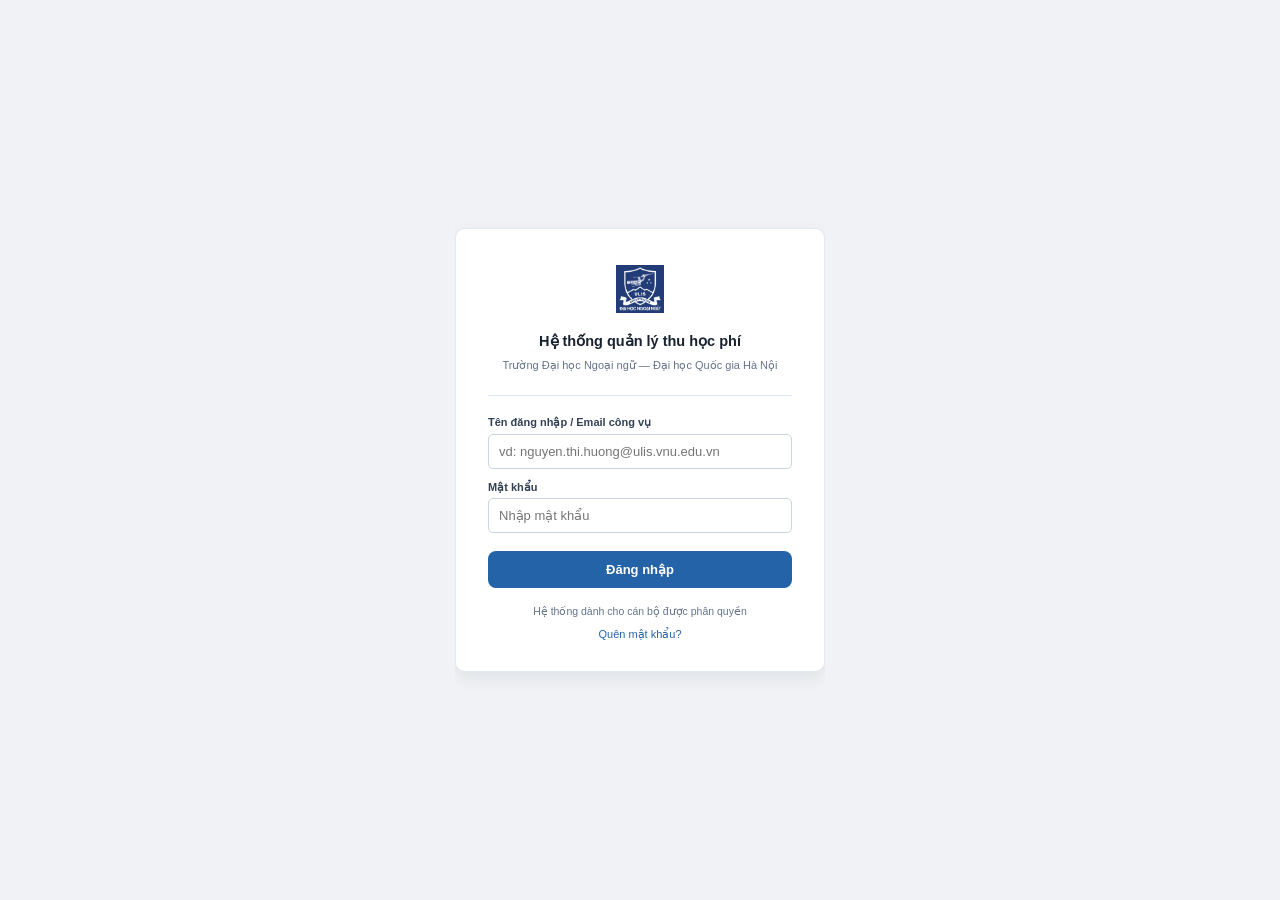
==== commit 45bb7d24: "fix: delete hddt" ====
--- a/index.html
+++ b/index.html
@@ -27,11 +27,11 @@
   <hr class="login-sep"/>
   <div class="login-field">
     <label>Tên đăng nhập / Email công vụ</label>
-    <input type="text" id="login-username" placeholder="vd: nguyen.thi.huong@ulis.vnu.edu.vn" value="nguyen.thi.huong@ulis.vnu.edu.vn"/>
+    <input type="text" id="login-username" placeholder="vd: nguyen.thi.huong@ulis.vnu.edu.vn"/>
   </div>
   <div class="login-field">
     <label>Mật khẩu</label>
-    <input type="password" id="login-password" placeholder="Nhập mật khẩu" value="••••••••"/>
+    <input type="password" id="login-password" placeholder="Nhập mật khẩu"/>
   </div>
   <button class="login-btn" onclick="location.href='pages/overview.html'">Đăng nhập</button>
   <div class="login-footer">
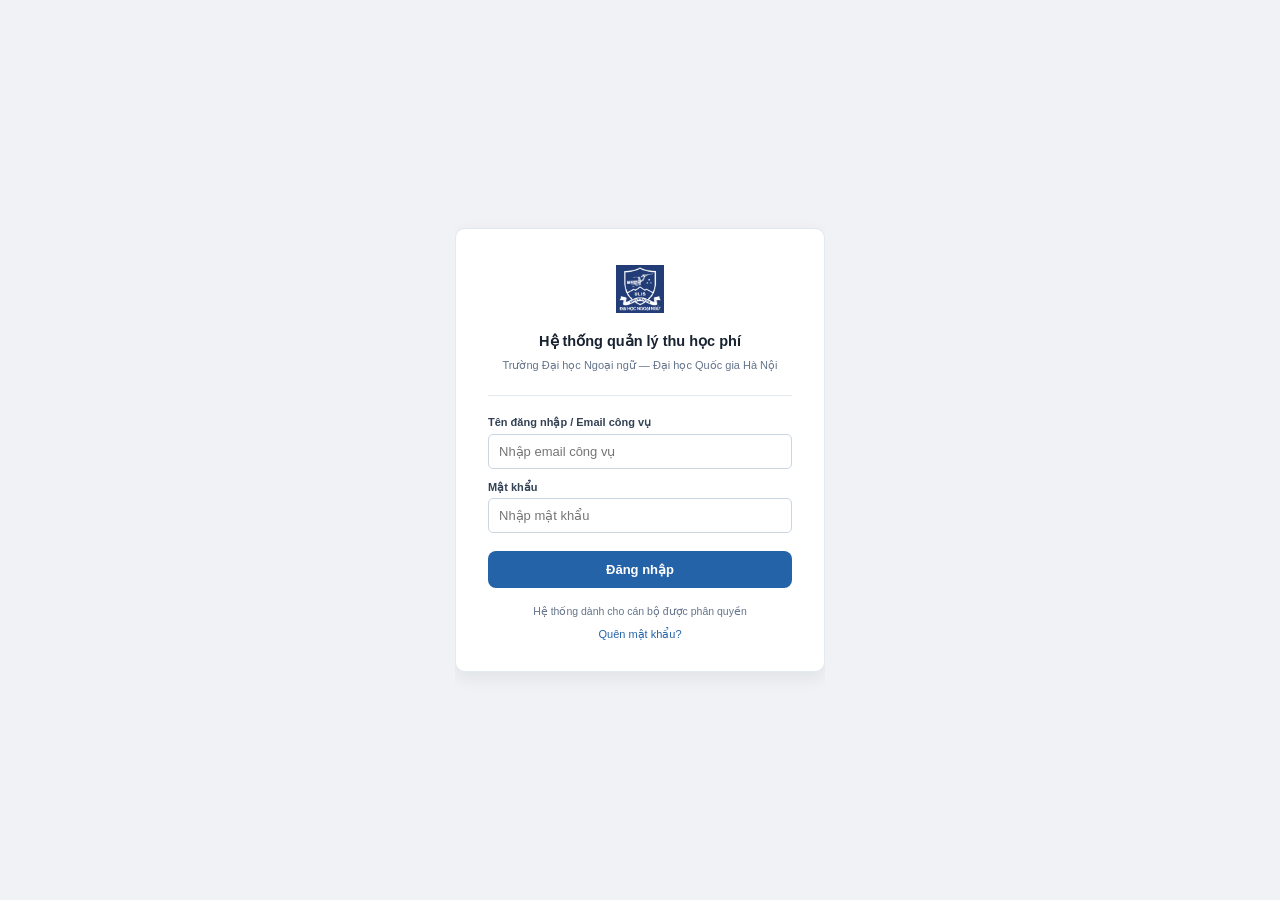
==== commit 09022dae: "update" ====
--- a/index.html
+++ b/index.html
@@ -5,9 +5,6 @@
 <meta name="viewport" content="width=device-width, initial-scale=1.0"/>
 <title>Đăng nhập — Hệ thống quản lý thu học phí ULIS</title>
 <meta name="description" content="Hệ thống quản trị học phí nội bộ — Trường Đại học Ngoại ngữ, Đại học Quốc gia Hà Nội"/>
-<link rel="preconnect" href="https://fonts.googleapis.com"/>
-<link rel="preconnect" href="https://fonts.gstatic.com" crossorigin/>
-<link href="https://fonts.googleapis.com/css2?family=Inter:ital,wght@0,400;0,500;0,600;0,700;1,400&display=swap" rel="stylesheet"/>
 <link rel="stylesheet" href="css/styles.css"/>
 <style>
   html, body {
@@ -18,6 +15,7 @@
 </style>
 </head>
 <body>
+<div id="toast-container"></div>
 <div class="login-card">
   <div class="login-logo-row">
     <img src="assets/ulis-logo.png" alt="ULIS" onerror="this.style.display='none'"/>
@@ -27,7 +25,7 @@
   <hr class="login-sep"/>
   <div class="login-field">
     <label>Tên đăng nhập / Email công vụ</label>
-    <input type="text" id="login-username" placeholder="vd: nguyen.thi.huong@ulis.vnu.edu.vn"/>
+    <input type="text" id="login-username" placeholder="Nhập email công vụ"/>
   </div>
   <div class="login-field">
     <label>Mật khẩu</label>
@@ -36,9 +34,10 @@
   <button class="login-btn" onclick="location.href='pages/overview.html'">Đăng nhập</button>
   <div class="login-footer">
     <div class="login-notice">Hệ thống dành cho cán bộ được phân quyền</div>
-    <span class="login-link" onclick="return false;">Quên mật khẩu?</span>
+    <span class="login-link" onclick="showToast('Vui lòng liên hệ quản trị viên để được hỗ trợ.','info')">Quên mật khẩu?</span>
   </div>
 </div>
+<script src="js/common.js"></script>
 <script>
   /* Allow pressing Enter to submit */
   document.addEventListener('keydown', function(e) {
@@ -47,4 +46,3 @@
 </script>
 </body>
 </html>
-
--- a/css/styles.css
+++ b/css/styles.css
@@ -2732,4 +2732,218 @@
   .tbl-pagination {
     flex-wrap: wrap;
   }
+}
+/* =========================================================
+   FINAL COLOR POLISH — KPI NUMBERS + SOLID BAR COLORS
+   Dán cuối file styles.css
+   ========================================================= */
+
+   :root {
+    --viz-green: #2FCB8D;
+    --viz-blue: #4F8EF7;
+    --viz-amber: #F5B82E;
+    --viz-pink: #F0647A;
+    --viz-purple: #8E7CF4;
+  }
+  
+  /* KPI numbers: màu tươi hơn, đồng bộ chart */
+  .stat-card-value {
+    color: var(--viz-blue);
+  }
+  
+  .stat-row .stat-card:nth-child(1) .stat-card-value {
+    color: var(--viz-blue);
+  }
+  
+  .stat-row .stat-card:nth-child(2) .stat-card-value {
+    color: var(--viz-green);
+  }
+  
+  .stat-row .stat-card:nth-child(3) .stat-card-value {
+    color: var(--viz-amber);
+  }
+  
+  .stat-row .stat-card:nth-child(4) .stat-card-value {
+    color: var(--viz-green);
+  }
+  
+  .stat-row .stat-card:nth-child(5) .stat-card-value {
+    color: var(--viz-blue);
+  }
+  
+  .stat-row .stat-card:nth-child(6) .stat-card-value {
+    color: var(--viz-pink);
+  }
+  
+  /* Nếu HTML có class màu sẵn thì vẫn ép về palette mới */
+  .stat-card-value.c-success {
+    color: var(--viz-green) !important;
+  }
+  
+  .stat-card-value.c-primary {
+    color: var(--viz-blue) !important;
+  }
+  
+  .stat-card-value.c-warning {
+    color: var(--viz-amber) !important;
+  }
+  
+  .stat-card-value.c-error {
+    color: var(--viz-pink) !important;
+  }
+  
+  /* Bar chart: bỏ gradient, dùng màu đặc */
+  .bar-track {
+    background: #EEF4FB;
+  }
+  
+  .bar-fill {
+    background: var(--viz-blue) !important;
+    box-shadow: none !important;
+  }
+  
+  .bar-fill.soft-blue {
+    background: var(--viz-blue) !important;
+    box-shadow: none !important;
+  }
+  
+  .bar-fill.soft-green {
+    background: var(--viz-green) !important;
+    box-shadow: none !important;
+  }
+  
+  .bar-fill.soft-amber {
+    background: var(--viz-amber) !important;
+    box-shadow: none !important;
+  }
+  
+  .bar-fill.soft-pink {
+    background: var(--viz-pink) !important;
+    box-shadow: none !important;
+  }
+  
+  .bar-fill.soft-purple {
+    background: var(--viz-purple) !important;
+    box-shadow: none !important;
+  }
+  
+  /* KPI card nhìn sáng và sạch hơn */
+  .stat-card {
+    background: #FFFFFF;
+    border-color: #E5EDF7;
+  }
+  
+  .stat-card-label {
+    color: #6B7C93;
+  }
+  
+  .stat-card-sub {
+    color: #8AA0B8;
+  }
+  /* =========================================================
+   FINAL COLOR POLISH — SOFT ENTERPRISE KPI + SOLID BARS
+   Thay block màu cũ ở cuối styles.css bằng block này
+   ========================================================= */
+
+:root {
+  --viz-green: #1FA77A;
+  --viz-blue: #2F6FB6;
+  --viz-amber: #C98212;
+  --viz-pink: #D94A5F;
+  --viz-purple: #7667D9;
+}
+
+/* KPI numbers: có màu nhưng không chói */
+.stat-card-value {
+  color: var(--viz-blue);
+}
+
+.stat-row .stat-card:nth-child(1) .stat-card-value {
+  color: var(--viz-blue);
+}
+
+.stat-row .stat-card:nth-child(2) .stat-card-value {
+  color: var(--viz-blue);
+}
+
+.stat-row .stat-card:nth-child(3) .stat-card-value {
+  color: var(--viz-amber);
+}
+
+.stat-row .stat-card:nth-child(4) .stat-card-value {
+  color: var(--viz-green);
+}
+
+.stat-row .stat-card:nth-child(5) .stat-card-value {
+  color: var(--viz-blue);
+}
+
+.stat-row .stat-card:nth-child(6) .stat-card-value {
+  color: var(--viz-pink);
+}
+
+/* Class semantic vẫn giữ nhưng dùng tone dịu */
+.stat-card-value.c-success {
+  color: var(--viz-green) !important;
+}
+
+.stat-card-value.c-primary {
+  color: var(--viz-blue) !important;
+}
+
+.stat-card-value.c-warning {
+  color: var(--viz-amber) !important;
+}
+
+.stat-card-value.c-error {
+  color: var(--viz-pink) !important;
+}
+
+/* Bar chart: màu đặc, không gradient, giảm độ chói */
+.bar-track {
+  background: #EEF4FB;
+}
+
+.bar-fill {
+  background: var(--viz-blue) !important;
+  box-shadow: none !important;
+}
+
+.bar-fill.soft-blue {
+  background: var(--viz-blue) !important;
+  box-shadow: none !important;
+}
+
+.bar-fill.soft-green {
+  background: var(--viz-green) !important;
+  box-shadow: none !important;
+}
+
+.bar-fill.soft-amber {
+  background: var(--viz-amber) !important;
+  box-shadow: none !important;
+}
+
+.bar-fill.soft-pink {
+  background: var(--viz-pink) !important;
+  box-shadow: none !important;
+}
+
+.bar-fill.soft-purple {
+  background: var(--viz-purple) !important;
+  box-shadow: none !important;
+}
+
+/* KPI card giữ sạch, không làm nổi quá */
+.stat-card {
+  background: #FFFFFF;
+  border-color: #E5EDF7;
+}
+
+.stat-card-label {
+  color: #64748B;
+}
+
+.stat-card-sub {
+  color: #8A9BB0;
 }
